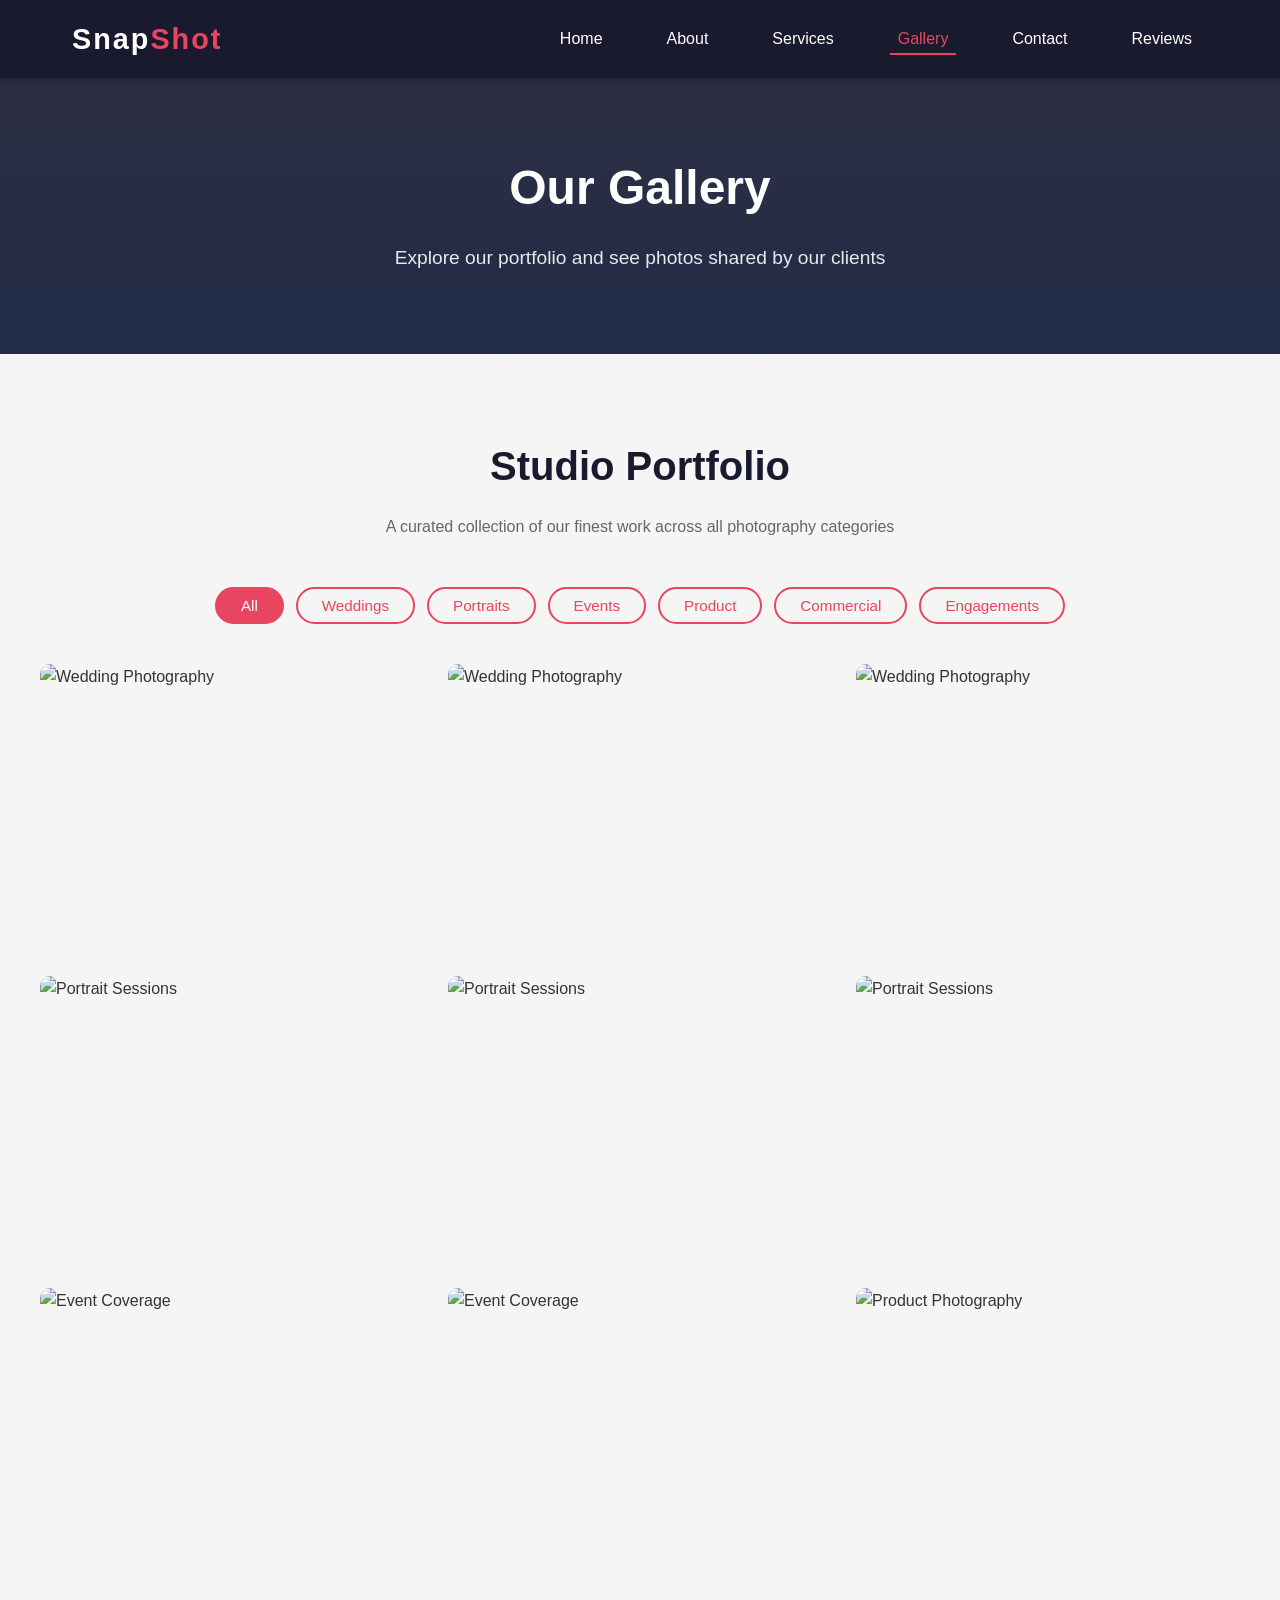
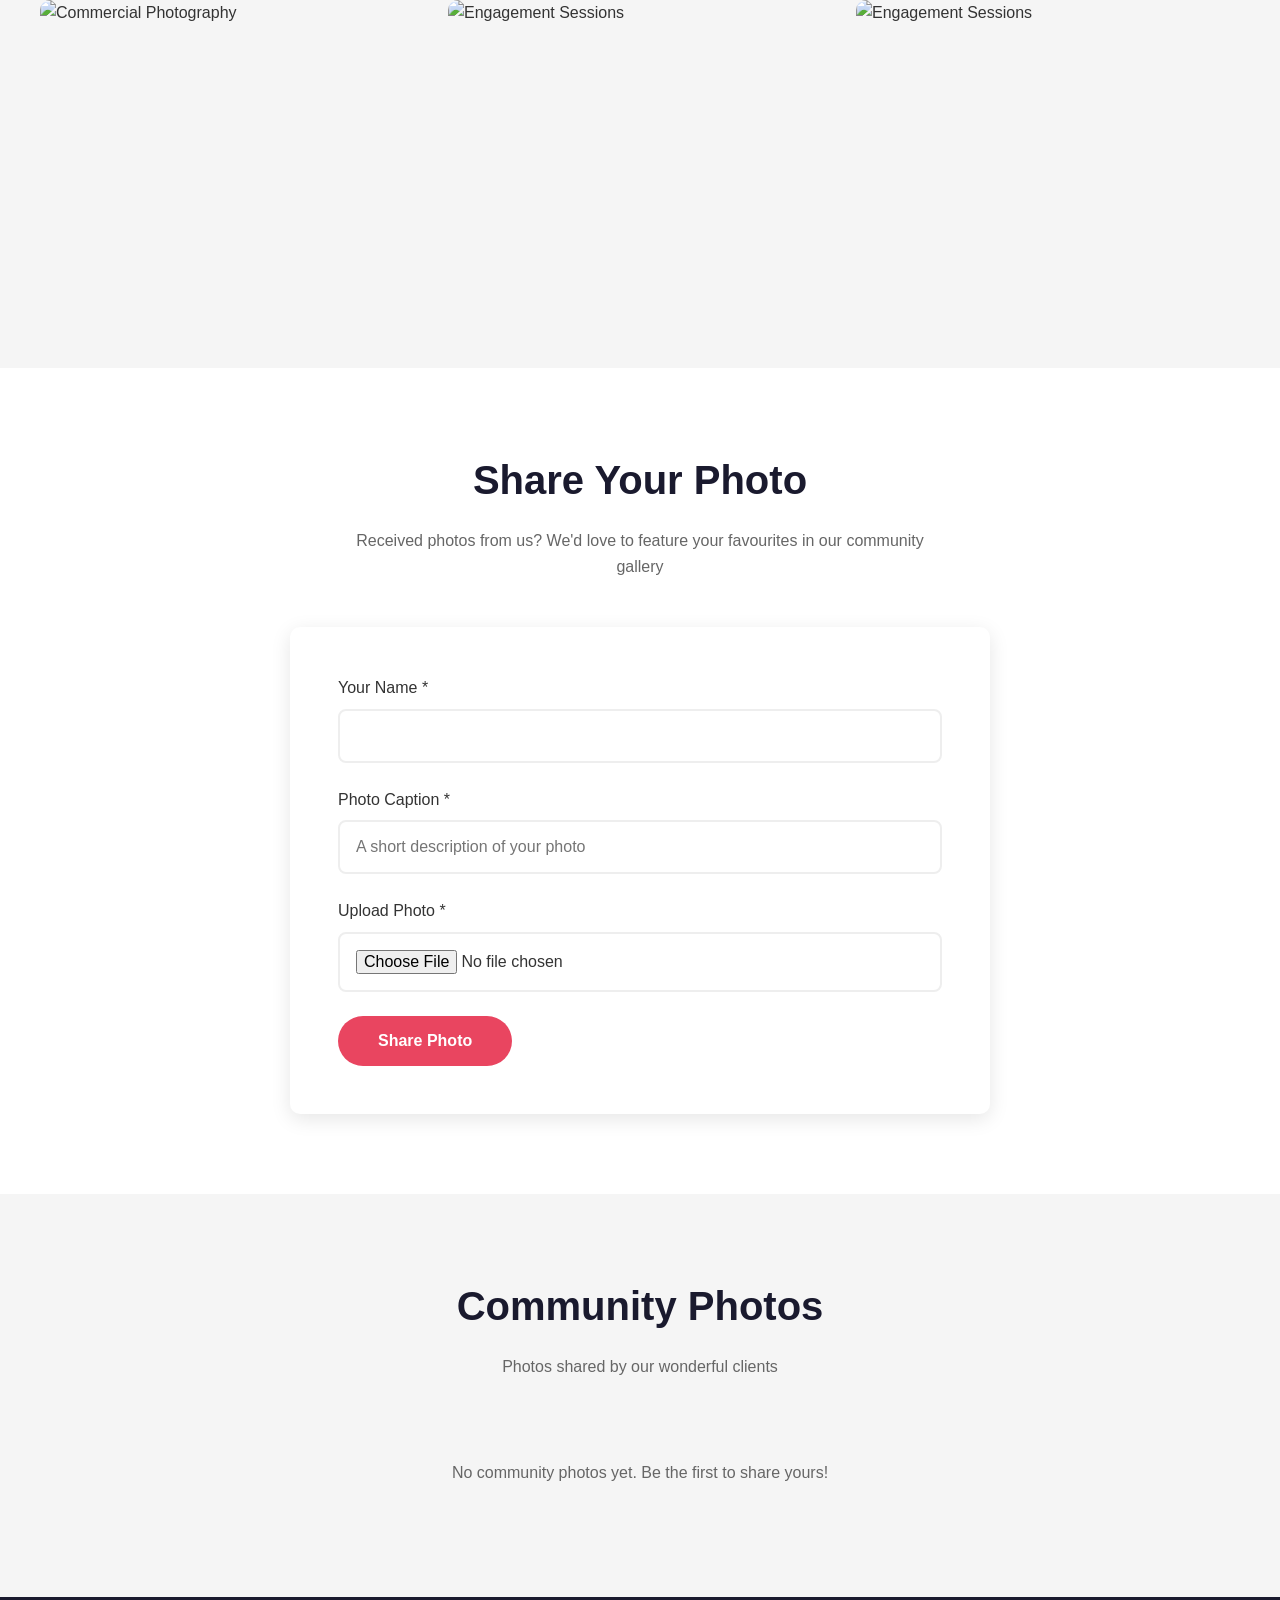
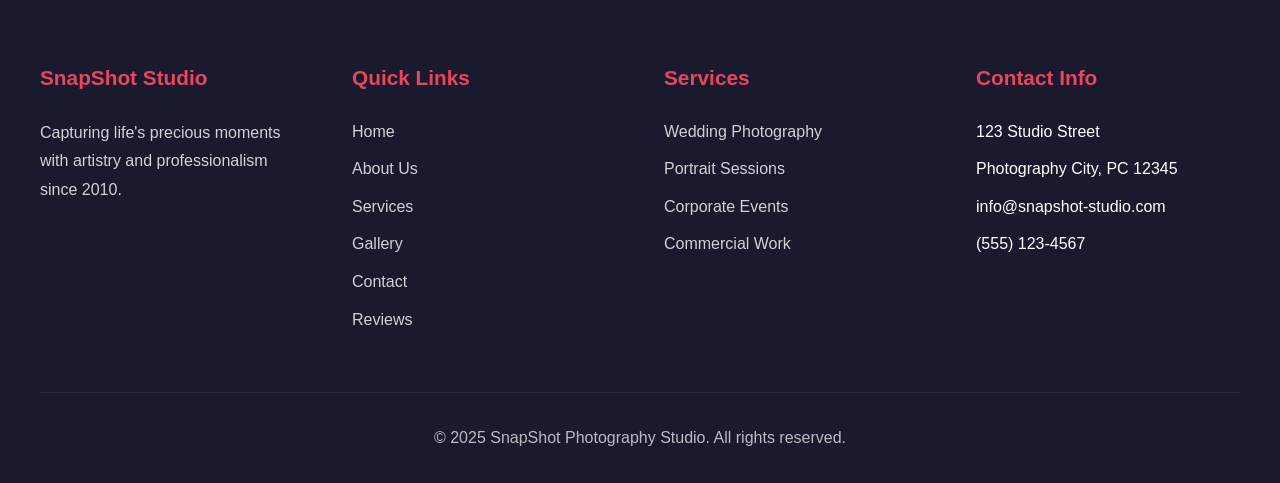
==== gallery.html @ cdac1f54 "Add SnapShot Photography Studio site with gallery page - 5 core pages: Home, About, Services, Contac" ====
<!DOCTYPE html>
<html lang="en">
<head>
    <meta charset="UTF-8">
    <meta name="viewport" content="width=device-width, initial-scale=1.0">
    <title>Gallery - SnapShot Photography Studio</title>
    <link rel="stylesheet" href="styles.css">
</head>
<body>
    <!-- Header -->
    <header>
        <nav>
            <a href="index.html" class="logo">Snap<span>Shot</span></a>
            <ul class="nav-links">
                <li><a href="index.html">Home</a></li>
                <li><a href="about.html">About</a></li>
                <li><a href="services.html">Services</a></li>
                <li><a href="gallery.html" class="active">Gallery</a></li>
                <li><a href="contact.html">Contact</a></li>
                <li><a href="reviews.html">Reviews</a></li>
            </ul>
            <div class="menu-toggle" onclick="toggleMenu()">
                <span></span>
                <span></span>
                <span></span>
            </div>
        </nav>
    </header>

    <!-- Page Header -->
    <section class="page-header">
        <h1>Our Gallery</h1>
        <p>Explore our portfolio and see photos shared by our clients</p>
    </section>

    <!-- Studio Portfolio Section -->
    <section>
        <div class="container">
            <div class="section-title">
                <h2>Studio Portfolio</h2>
                <p>A curated collection of our finest work across all photography categories</p>
            </div>

            <!-- Filter Bar -->
            <div class="gallery-filter-bar">
                <button class="filter-btn active" data-filter="all">All</button>
                <button class="filter-btn" data-filter="wedding">Weddings</button>
                <button class="filter-btn" data-filter="portrait">Portraits</button>
                <button class="filter-btn" data-filter="event">Events</button>
                <button class="filter-btn" data-filter="product">Product</button>
                <button class="filter-btn" data-filter="commercial">Commercial</button>
                <button class="filter-btn" data-filter="engagement">Engagements</button>
            </div>

            <!-- Portfolio Grid -->
            <div class="gallery-grid" id="portfolio-grid">
                <div class="gallery-item" data-category="wedding">
                    <img src="https://images.unsplash.com/photo-1519741497674-611481863552?w=600" alt="Wedding Photography">
                    <div class="gallery-overlay">
                        <h3>Wedding Photography</h3>
                    </div>
                </div>
                <div class="gallery-item" data-category="wedding">
                    <img src="https://images.unsplash.com/photo-1606216794074-735e91aa2c92?w=600" alt="Wedding Photography">
                    <div class="gallery-overlay">
                        <h3>Wedding Photography</h3>
                    </div>
                </div>
                <div class="gallery-item" data-category="wedding">
                    <img src="https://images.unsplash.com/photo-1583939003579-730e3918a45a?w=600" alt="Wedding Photography">
                    <div class="gallery-overlay">
                        <h3>Wedding Photography</h3>
                    </div>
                </div>
                <div class="gallery-item" data-category="portrait">
                    <img src="https://images.unsplash.com/photo-1531746020798-e6953c6e8e04?w=600" alt="Portrait Sessions">
                    <div class="gallery-overlay">
                        <h3>Portrait Sessions</h3>
                    </div>
                </div>
                <div class="gallery-item" data-category="portrait">
                    <img src="https://images.unsplash.com/photo-1559136555-9303baea8ebd?w=600" alt="Portrait Sessions">
                    <div class="gallery-overlay">
                        <h3>Portrait Sessions</h3>
                    </div>
                </div>
                <div class="gallery-item" data-category="portrait">
                    <img src="https://images.unsplash.com/photo-1507003211169-0a1dd7228f2d?w=600" alt="Portrait Sessions">
                    <div class="gallery-overlay">
                        <h3>Portrait Sessions</h3>
                    </div>
                </div>
                <div class="gallery-item" data-category="event">
                    <img src="https://images.unsplash.com/photo-1540575467063-178a50c2df87?w=600" alt="Event Coverage">
                    <div class="gallery-overlay">
                        <h3>Event Coverage</h3>
                    </div>
                </div>
                <div class="gallery-item" data-category="event">
                    <img src="https://images.unsplash.com/photo-1492684223066-81342ee5ff30?w=600" alt="Event Coverage">
                    <div class="gallery-overlay">
                        <h3>Event Coverage</h3>
                    </div>
                </div>
                <div class="gallery-item" data-category="product">
                    <img src="https://images.unsplash.com/photo-1441986300917-64674bd600d8?w=600" alt="Product Photography">
                    <div class="gallery-overlay">
                        <h3>Product Photography</h3>
                    </div>
                </div>
                <div class="gallery-item" data-category="commercial">
                    <img src="https://images.unsplash.com/photo-1486401899868-0e435ed85128?w=600" alt="Commercial Photography">
                    <div class="gallery-overlay">
                        <h3>Commercial Photography</h3>
                    </div>
                </div>
                <div class="gallery-item" data-category="engagement">
                    <img src="https://images.unsplash.com/photo-1511285560929-80b456fea0bc?w=600" alt="Engagement Sessions">
                    <div class="gallery-overlay">
                        <h3>Engagement Sessions</h3>
                    </div>
                </div>
                <div class="gallery-item" data-category="engagement">
                    <img src="https://images.unsplash.com/photo-1529634806980-85c3dd6d34ac?w=600" alt="Engagement Sessions">
                    <div class="gallery-overlay">
                        <h3>Engagement Sessions</h3>
                    </div>
                </div>
            </div>
        </div>
    </section>

    <!-- Share Your Photo Section -->
    <section style="background: white;">
        <div class="container">
            <div class="section-title">
                <h2>Share Your Photo</h2>
                <p>Received photos from us? We'd love to feature your favourites in our community gallery</p>
            </div>
            <div class="gallery-upload-card">
                <form id="upload-form">
                    <div class="form-group">
                        <label for="upload-name">Your Name *</label>
                        <input type="text" id="upload-name" name="name" required>
                    </div>
                    <div class="form-group">
                        <label for="upload-caption">Photo Caption *</label>
                        <input type="text" id="upload-caption" name="caption" placeholder="A short description of your photo" required>
                    </div>
                    <div class="form-group">
                        <label for="upload-file">Upload Photo *</label>
                        <input type="file" id="upload-file" name="photo" accept="image/*" required>
                        <div class="photo-preview-wrap" id="photo-preview-wrap">
                            <img id="photo-preview" src="" alt="Preview">
                        </div>
                    </div>
                    <button type="submit" class="btn">Share Photo</button>
                </form>
                <div class="gallery-success" id="gallery-success">
                    &#10003; Thank you! Your photo has been added to the community gallery.
                </div>
            </div>
        </div>
    </section>

    <!-- Community Photos Section -->
    <section>
        <div class="container">
            <div class="section-title">
                <h2>Community Photos</h2>
                <p>Photos shared by our wonderful clients</p>
            </div>
            <div class="community-grid" id="community-grid"></div>
        </div>
    </section>

    <!-- Footer -->
    <footer>
        <div class="footer-content">
            <div class="footer-section">
                <h4>SnapShot Studio</h4>
                <p>Capturing life's precious moments with artistry and professionalism since 2010.</p>
            </div>
            <div class="footer-section">
                <h4>Quick Links</h4>
                <ul>
                    <li><a href="index.html">Home</a></li>
                    <li><a href="about.html">About Us</a></li>
                    <li><a href="services.html">Services</a></li>
                    <li><a href="gallery.html">Gallery</a></li>
                    <li><a href="contact.html">Contact</a></li>
                    <li><a href="reviews.html">Reviews</a></li>
                </ul>
            </div>
            <div class="footer-section">
                <h4>Services</h4>
                <ul>
                    <li><a href="services.html">Wedding Photography</a></li>
                    <li><a href="services.html">Portrait Sessions</a></li>
                    <li><a href="services.html">Corporate Events</a></li>
                    <li><a href="services.html">Commercial Work</a></li>
                </ul>
            </div>
            <div class="footer-section">
                <h4>Contact Info</h4>
                <ul>
                    <li>123 Studio Street</li>
                    <li>Photography City, PC 12345</li>
                    <li>info@snapshot-studio.com</li>
                    <li>(555) 123-4567</li>
                </ul>
            </div>
        </div>
        <div class="footer-bottom">
            <p>&copy; 2025 SnapShot Photography Studio. All rights reserved.</p>
        </div>
    </footer>

    <script>
        function toggleMenu() {
            document.querySelector('.nav-links').classList.toggle('active');
        }

        // ── Filter logic ──────────────────────────────────────────────
        var filterBtns = document.querySelectorAll('.filter-btn');
        var galleryItems = document.querySelectorAll('.gallery-item');

        filterBtns.forEach(function(btn) {
            btn.addEventListener('click', function() {
                filterBtns.forEach(function(b) { b.classList.remove('active'); });
                btn.classList.add('active');

                var filter = btn.getAttribute('data-filter');
                galleryItems.forEach(function(item) {
                    if (filter === 'all' || item.getAttribute('data-category') === filter) {
                        item.style.display = 'block';
                    } else {
                        item.style.display = 'none';
                    }
                });
            });
        });

        // ── localStorage helpers ──────────────────────────────────────
        function loadPhotos() {
            try {
                return JSON.parse(localStorage.getItem('snapshot_gallery')) || [];
            } catch (e) {
                return [];
            }
        }

        function savePhotos(photos) {
            localStorage.setItem('snapshot_gallery', JSON.stringify(photos));
        }

        // ── Image resize via Canvas ───────────────────────────────────
        function resizeImage(file, callback) {
            var reader = new FileReader();
            reader.onload = function(e) {
                var img = new Image();
                img.onload = function() {
                    var MAX = 1200;
                    var w = img.width;
                    var h = img.height;
                    if (w > MAX || h > MAX) {
                        if (w >= h) {
                            h = Math.round(h * MAX / w);
                            w = MAX;
                        } else {
                            w = Math.round(w * MAX / h);
                            h = MAX;
                        }
                    }
                    var canvas = document.createElement('canvas');
                    canvas.width = w;
                    canvas.height = h;
                    canvas.getContext('2d').drawImage(img, 0, 0, w, h);
                    callback(canvas.toDataURL('image/jpeg', 0.82));
                };
                img.src = e.target.result;
            };
            reader.readAsDataURL(file);
        }

        // ── File input preview ────────────────────────────────────────
        document.getElementById('upload-file').addEventListener('change', function() {
            var file = this.files[0];
            if (!file) return;
            resizeImage(file, function(dataURL) {
                document.getElementById('photo-preview').src = dataURL;
                document.getElementById('photo-preview-wrap').style.display = 'block';
            });
        });

        // ── Escape HTML helper ────────────────────────────────────────
        function escapeHTML(str) {
            return String(str)
                .replace(/&/g, '&amp;')
                .replace(/</g, '&lt;')
                .replace(/>/g, '&gt;')
                .replace(/"/g, '&quot;')
                .replace(/'/g, '&#39;');
        }

        // ── Render community photos ───────────────────────────────────
        function renderCommunityPhotos() {
            var grid = document.getElementById('community-grid');
            var photos = loadPhotos().slice().reverse();

            if (photos.length === 0) {
                grid.innerHTML = '<p style="text-align: center; color: var(--text-light); grid-column: 1 / -1; padding: 2rem 0;">No community photos yet. Be the first to share yours!</p>';
                return;
            }

            grid.innerHTML = photos.map(function(p) {
                return '<div class="community-card">' +
                    '<img src="' + p.imageData + '" alt="' + escapeHTML(p.caption) + '">' +
                    '<div class="community-card-info">' +
                        '<h4>' + escapeHTML(p.caption) + '</h4>' +
                        '<p>Shared by ' + escapeHTML(p.name) + ' &middot; ' + escapeHTML(p.date) + '</p>' +
                    '</div>' +
                '</div>';
            }).join('');
        }

        // ── Upload form submit ────────────────────────────────────────
        document.getElementById('upload-form').addEventListener('submit', function(e) {
            e.preventDefault();

            var nameVal    = document.getElementById('upload-name').value.trim();
            var captionVal = document.getElementById('upload-caption').value.trim();
            var fileInput  = document.getElementById('upload-file');
            var file       = fileInput.files[0];

            if (!file) return;

            var form = this;
            resizeImage(file, function(dataURL) {
                var photo = {
                    id:        'photo-' + Date.now(),
                    name:      nameVal,
                    caption:   captionVal,
                    imageData: dataURL,
                    date:      new Date().toISOString().slice(0, 10)
                };

                var photos = loadPhotos();
                photos.push(photo);
                savePhotos(photos);
                renderCommunityPhotos();

                // Reset form
                form.reset();
                document.getElementById('photo-preview-wrap').style.display = 'none';
                document.getElementById('photo-preview').src = '';

                // Show success banner for 5 s
                var banner = document.getElementById('gallery-success');
                banner.style.display = 'block';
                setTimeout(function() {
                    banner.style.display = 'none';
                }, 5000);
            });
        });

        // ── Initial render ────────────────────────────────────────────
        renderCommunityPhotos();
    </script>
</body>
</html>
---- styles.css ----
/* CSS Reset and Base Styles */
* {
    margin: 0;
    padding: 0;
    box-sizing: border-box;
}

:root {
    --primary-color: #1a1a2e;
    --secondary-color: #16213e;
    --accent-color: #e94560;
    --light-color: #f5f5f5;
    --text-color: #333;
    --text-light: #666;
}

html {
    scroll-behavior: smooth;
}

body {
    font-family: 'Segoe UI', Tahoma, Geneva, Verdana, sans-serif;
    line-height: 1.6;
    color: var(--text-color);
    background-color: var(--light-color);
}

a {
    text-decoration: none;
    color: inherit;
}

ul {
    list-style: none;
}

img {
    max-width: 100%;
    height: auto;
}

/* Header and Navigation */
header {
    background-color: var(--primary-color);
    padding: 1rem 0;
    position: fixed;
    width: 100%;
    top: 0;
    z-index: 1000;
    box-shadow: 0 2px 10px rgba(0, 0, 0, 0.3);
}

nav {
    max-width: 1200px;
    margin: 0 auto;
    padding: 0 2rem;
    display: flex;
    justify-content: space-between;
    align-items: center;
}

.logo {
    font-size: 1.8rem;
    font-weight: 700;
    color: white;
    letter-spacing: 2px;
}

.logo span {
    color: var(--accent-color);
}

.nav-links {
    display: flex;
    gap: 2rem;
}

.nav-links a {
    color: white;
    font-weight: 500;
    padding: 0.5rem 1rem;
    transition: color 0.3s ease;
    position: relative;
}

.nav-links a::after {
    content: '';
    position: absolute;
    bottom: 0;
    left: 50%;
    transform: translateX(-50%);
    width: 0;
    height: 2px;
    background-color: var(--accent-color);
    transition: width 0.3s ease;
}

.nav-links a:hover::after,
.nav-links a.active::after {
    width: 80%;
}

.nav-links a:hover,
.nav-links a.active {
    color: var(--accent-color);
}

.menu-toggle {
    display: none;
    flex-direction: column;
    cursor: pointer;
    gap: 5px;
}

.menu-toggle span {
    width: 25px;
    height: 3px;
    background-color: white;
    transition: 0.3s;
}

/* Hero Section */
.hero {
    height: 100vh;
    background: linear-gradient(rgba(26, 26, 46, 0.8), rgba(22, 33, 62, 0.9)),
                url('https://images.unsplash.com/photo-1542038784456-1ea8e935640e?w=1920') center/cover no-repeat;
    display: flex;
    align-items: center;
    justify-content: center;
    text-align: center;
    color: white;
    padding-top: 80px;
}

.hero-content h1 {
    font-size: 3.5rem;
    margin-bottom: 1rem;
    animation: fadeInUp 1s ease;
}

.hero-content p {
    font-size: 1.3rem;
    margin-bottom: 2rem;
    opacity: 0.9;
    animation: fadeInUp 1s ease 0.2s backwards;
}

.btn {
    display: inline-block;
    padding: 1rem 2.5rem;
    background-color: var(--accent-color);
    color: white;
    font-weight: 600;
    border-radius: 50px;
    transition: all 0.3s ease;
    border: none;
    cursor: pointer;
    font-size: 1rem;
}

.btn:hover {
    background-color: #d63650;
    transform: translateY(-3px);
    box-shadow: 0 10px 20px rgba(233, 69, 96, 0.3);
}

.btn-outline {
    background-color: transparent;
    border: 2px solid var(--accent-color);
}

.btn-outline:hover {
    background-color: var(--accent-color);
}

/* Page Header */
.page-header {
    background: linear-gradient(rgba(26, 26, 46, 0.9), rgba(22, 33, 62, 0.95)),
                url('https://images.unsplash.com/photo-1471341971476-ae15ff5dd4ea?w=1920') center/cover no-repeat;
    padding: 150px 2rem 80px;
    text-align: center;
    color: white;
}

.page-header h1 {
    font-size: 3rem;
    margin-bottom: 1rem;
}

.page-header p {
    font-size: 1.2rem;
    opacity: 0.9;
    max-width: 600px;
    margin: 0 auto;
}

/* Sections */
section {
    padding: 5rem 2rem;
}

.container {
    max-width: 1200px;
    margin: 0 auto;
}

.section-title {
    text-align: center;
    margin-bottom: 3rem;
}

.section-title h2 {
    font-size: 2.5rem;
    color: var(--primary-color);
    margin-bottom: 1rem;
}

.section-title p {
    color: var(--text-light);
    max-width: 600px;
    margin: 0 auto;
}

/* Features Grid */
.features-grid {
    display: grid;
    grid-template-columns: repeat(auto-fit, minmax(300px, 1fr));
    gap: 2rem;
    margin-top: 3rem;
}

.feature-card {
    background: white;
    padding: 2.5rem;
    border-radius: 10px;
    text-align: center;
    box-shadow: 0 5px 20px rgba(0, 0, 0, 0.1);
    transition: transform 0.3s ease;
}

.feature-card:hover {
    transform: translateY(-10px);
}

.feature-card .icon {
    font-size: 3rem;
    margin-bottom: 1.5rem;
}

.feature-card h3 {
    margin-bottom: 1rem;
    color: var(--primary-color);
}

.feature-card p {
    color: var(--text-light);
}

/* Gallery Grid */
.gallery-grid {
    display: grid;
    grid-template-columns: repeat(auto-fit, minmax(300px, 1fr));
    gap: 1.5rem;
}

.gallery-item {
    position: relative;
    overflow: hidden;
    border-radius: 10px;
    aspect-ratio: 4/3;
}

.gallery-item img {
    width: 100%;
    height: 100%;
    object-fit: cover;
    transition: transform 0.5s ease;
}

.gallery-item:hover img {
    transform: scale(1.1);
}

.gallery-overlay {
    position: absolute;
    inset: 0;
    background: linear-gradient(transparent, rgba(26, 26, 46, 0.8));
    display: flex;
    align-items: flex-end;
    padding: 1.5rem;
    opacity: 0;
    transition: opacity 0.3s ease;
}

.gallery-item:hover .gallery-overlay {
    opacity: 1;
}

.gallery-overlay h3 {
    color: white;
    font-size: 1.2rem;
}

/* About Section */
.about-content {
    display: grid;
    grid-template-columns: 1fr 1fr;
    gap: 4rem;
    align-items: center;
}

.about-image {
    border-radius: 10px;
    overflow: hidden;
    box-shadow: 0 20px 40px rgba(0, 0, 0, 0.2);
}

.about-image img {
    width: 100%;
    height: 100%;
    object-fit: cover;
}

.about-text h2 {
    font-size: 2.5rem;
    color: var(--primary-color);
    margin-bottom: 1.5rem;
}

.about-text p {
    color: var(--text-light);
    margin-bottom: 1.5rem;
}

/* Team Grid */
.team-grid {
    display: grid;
    grid-template-columns: repeat(auto-fit, minmax(280px, 1fr));
    gap: 2rem;
}

.team-member {
    background: white;
    border-radius: 10px;
    overflow: hidden;
    box-shadow: 0 5px 20px rgba(0, 0, 0, 0.1);
    text-align: center;
}

.team-member .photo {
    height: 300px;
    background: linear-gradient(135deg, var(--primary-color), var(--secondary-color));
    display: flex;
    align-items: center;
    justify-content: center;
    font-size: 5rem;
    color: white;
}

.team-member .info {
    padding: 1.5rem;
}

.team-member h3 {
    color: var(--primary-color);
    margin-bottom: 0.5rem;
}

.team-member .role {
    color: var(--accent-color);
    font-weight: 500;
}

/* Services */
.services-grid {
    display: grid;
    grid-template-columns: repeat(auto-fit, minmax(350px, 1fr));
    gap: 2rem;
}

.service-card {
    background: white;
    border-radius: 10px;
    overflow: hidden;
    box-shadow: 0 5px 20px rgba(0, 0, 0, 0.1);
    transition: transform 0.3s ease;
}

.service-card:hover {
    transform: translateY(-10px);
}

.service-image {
    height: 200px;
    background: linear-gradient(135deg, var(--primary-color), var(--accent-color));
    display: flex;
    align-items: center;
    justify-content: center;
    font-size: 4rem;
}

.service-content {
    padding: 2rem;
}

.service-content h3 {
    font-size: 1.5rem;
    color: var(--primary-color);
    margin-bottom: 1rem;
}

.service-content p {
    color: var(--text-light);
    margin-bottom: 1.5rem;
}

.service-content .price {
    font-size: 1.8rem;
    font-weight: 700;
    color: var(--accent-color);
}

.service-content .price span {
    font-size: 1rem;
    color: var(--text-light);
    font-weight: 400;
}

/* Pricing Table */
.pricing-grid {
    display: grid;
    grid-template-columns: repeat(auto-fit, minmax(300px, 1fr));
    gap: 2rem;
    margin-top: 3rem;
}

.pricing-card {
    background: white;
    border-radius: 10px;
    padding: 3rem 2rem;
    text-align: center;
    box-shadow: 0 5px 20px rgba(0, 0, 0, 0.1);
    position: relative;
    transition: transform 0.3s ease;
}

.pricing-card.featured {
    transform: scale(1.05);
    border: 2px solid var(--accent-color);
}

.pricing-card.featured::before {
    content: 'Most Popular';
    position: absolute;
    top: -15px;
    left: 50%;
    transform: translateX(-50%);
    background: var(--accent-color);
    color: white;
    padding: 0.5rem 1.5rem;
    border-radius: 20px;
    font-size: 0.9rem;
    font-weight: 600;
}

.pricing-card:hover {
    transform: translateY(-10px);
}

.pricing-card.featured:hover {
    transform: scale(1.05) translateY(-10px);
}

.pricing-card h3 {
    font-size: 1.5rem;
    color: var(--primary-color);
    margin-bottom: 1rem;
}

.pricing-card .price {
    font-size: 3rem;
    font-weight: 700;
    color: var(--accent-color);
    margin-bottom: 2rem;
}

.pricing-card .price span {
    font-size: 1rem;
    color: var(--text-light);
}

.pricing-card ul {
    margin-bottom: 2rem;
}

.pricing-card li {
    padding: 0.75rem 0;
    border-bottom: 1px solid #eee;
    color: var(--text-light);
}

/* Contact Section */
.contact-wrapper {
    display: grid;
    grid-template-columns: 1fr 1.5fr;
    gap: 4rem;
}

.contact-info {
    background: var(--primary-color);
    padding: 3rem;
    border-radius: 10px;
    color: white;
}

.contact-info h3 {
    font-size: 1.8rem;
    margin-bottom: 2rem;
}

.contact-item {
    display: flex;
    align-items: flex-start;
    gap: 1rem;
    margin-bottom: 2rem;
}

.contact-item .icon {
    font-size: 1.5rem;
    color: var(--accent-color);
}

.contact-item h4 {
    margin-bottom: 0.5rem;
}

.contact-item p {
    opacity: 0.8;
}

.social-links {
    display: flex;
    gap: 1rem;
    margin-top: 2rem;
}

.social-links a {
    width: 45px;
    height: 45px;
    background: rgba(255, 255, 255, 0.1);
    border-radius: 50%;
    display: flex;
    align-items: center;
    justify-content: center;
    font-size: 1.2rem;
    transition: background 0.3s ease;
}

.social-links a:hover {
    background: var(--accent-color);
}

.contact-form {
    background: white;
    padding: 3rem;
    border-radius: 10px;
    box-shadow: 0 5px 20px rgba(0, 0, 0, 0.1);
}

.contact-form h3 {
    font-size: 1.8rem;
    color: var(--primary-color);
    margin-bottom: 2rem;
}

.form-group {
    margin-bottom: 1.5rem;
}

.form-group label {
    display: block;
    margin-bottom: 0.5rem;
    font-weight: 500;
    color: var(--text-color);
}

.form-group input,
.form-group textarea,
.form-group select {
    width: 100%;
    padding: 1rem;
    border: 2px solid #eee;
    border-radius: 8px;
    font-size: 1rem;
    transition: border-color 0.3s ease;
    font-family: inherit;
}

.form-group input:focus,
.form-group textarea:focus,
.form-group select:focus {
    outline: none;
    border-color: var(--accent-color);
}

.form-group textarea {
    resize: vertical;
    min-height: 150px;
}

.form-row {
    display: grid;
    grid-template-columns: 1fr 1fr;
    gap: 1.5rem;
}

/* Testimonials */
.testimonials-grid {
    display: grid;
    grid-template-columns: repeat(auto-fit, minmax(350px, 1fr));
    gap: 2rem;
}

.testimonial-card {
    background: white;
    padding: 2.5rem;
    border-radius: 10px;
    box-shadow: 0 5px 20px rgba(0, 0, 0, 0.1);
}

.testimonial-card .quote {
    font-size: 1.1rem;
    color: var(--text-light);
    font-style: italic;
    margin-bottom: 1.5rem;
    line-height: 1.8;
}

.testimonial-card .author {
    display: flex;
    align-items: center;
    gap: 1rem;
}

.testimonial-card .avatar {
    width: 60px;
    height: 60px;
    background: linear-gradient(135deg, var(--primary-color), var(--accent-color));
    border-radius: 50%;
    display: flex;
    align-items: center;
    justify-content: center;
    font-size: 1.5rem;
    color: white;
}

.testimonial-card .author-info h4 {
    color: var(--primary-color);
}

.testimonial-card .author-info p {
    color: var(--text-light);
    font-size: 0.9rem;
}

/* CTA Section */
.cta-section {
    background: linear-gradient(135deg, var(--primary-color), var(--secondary-color));
    color: white;
    text-align: center;
    padding: 5rem 2rem;
}

.cta-section h2 {
    font-size: 2.5rem;
    margin-bottom: 1rem;
}

.cta-section p {
    opacity: 0.9;
    margin-bottom: 2rem;
    max-width: 600px;
    margin-left: auto;
    margin-right: auto;
}

/* Footer */
footer {
    background: var(--primary-color);
    color: white;
    padding: 4rem 2rem 2rem;
}

.footer-content {
    max-width: 1200px;
    margin: 0 auto;
    display: grid;
    grid-template-columns: repeat(auto-fit, minmax(250px, 1fr));
    gap: 3rem;
}

.footer-section h4 {
    font-size: 1.3rem;
    margin-bottom: 1.5rem;
    color: var(--accent-color);
}

.footer-section p {
    opacity: 0.8;
    line-height: 1.8;
}

.footer-section ul li {
    margin-bottom: 0.75rem;
}

.footer-section ul a {
    opacity: 0.8;
    transition: opacity 0.3s ease, color 0.3s ease;
}

.footer-section ul a:hover {
    opacity: 1;
    color: var(--accent-color);
}

.footer-bottom {
    max-width: 1200px;
    margin: 3rem auto 0;
    padding-top: 2rem;
    border-top: 1px solid rgba(255, 255, 255, 0.1);
    text-align: center;
    opacity: 0.7;
}

/* Animations */
@keyframes fadeInUp {
    from {
        opacity: 0;
        transform: translateY(30px);
    }
    to {
        opacity: 1;
        transform: translateY(0);
    }
}

/* Responsive Design */
@media (max-width: 992px) {
    .about-content,
    .contact-wrapper {
        grid-template-columns: 1fr;
    }

    .about-image {
        order: -1;
    }

    .pricing-card.featured {
        transform: none;
    }

    .pricing-card.featured:hover {
        transform: translateY(-10px);
    }
}

@media (max-width: 768px) {
    .nav-links {
        position: fixed;
        top: 70px;
        left: 0;
        right: 0;
        background: var(--primary-color);
        flex-direction: column;
        align-items: center;
        padding: 2rem;
        gap: 1rem;
        transform: translateY(-150%);
        transition: transform 0.3s ease;
    }

    .nav-links.active {
        transform: translateY(0);
    }

    .menu-toggle {
        display: flex;
    }

    .hero-content h1 {
        font-size: 2.5rem;
    }

    .hero-content p {
        font-size: 1.1rem;
    }

    .page-header h1 {
        font-size: 2.2rem;
    }

    .section-title h2 {
        font-size: 2rem;
    }

    .form-row {
        grid-template-columns: 1fr;
    }

    .services-grid {
        grid-template-columns: 1fr;
    }
}

@media (max-width: 480px) {
    .hero-content h1 {
        font-size: 2rem;
    }

    section {
        padding: 3rem 1rem;
    }

    .btn {
        padding: 0.875rem 2rem;
    }
}

/* ===================== Reviews Page ===================== */
.review-form-card {
    background: white;
    padding: 3rem;
    border-radius: 10px;
    box-shadow: 0 5px 20px rgba(0, 0, 0, 0.1);
    max-width: 700px;
    margin: 0 auto;
}

.review-success {
    background-color: #d4edda;
    color: #155724;
    border: 1px solid #c3e6cb;
    border-radius: 8px;
    padding: 1rem 1.5rem;
    margin-top: 1.5rem;
    font-weight: 500;
}

.field-error {
    color: #e94560;
    font-size: 0.85rem;
    margin-top: 0.4rem;
}

.star-rating {
    display: flex;
    gap: 0.25rem;
    margin-top: 0.5rem;
}

.star {
    font-size: 2rem;
    color: #ccc;
    cursor: pointer;
    transition: color 0.15s ease, transform 0.15s ease;
    user-select: none;
    outline: none;
}

.star.hovered,
.star.selected {
    color: #f5a623;
}

.star:hover {
    transform: scale(1.15);
}

.review-date {
    color: var(--text-light);
    font-size: 0.8rem;
    margin-top: 0.25rem;
}

/* ===================== Gallery Page ===================== */
.gallery-filter-bar {
    display: flex;
    flex-wrap: wrap;
    gap: 0.75rem;
    margin-bottom: 2.5rem;
    justify-content: center;
}

.filter-btn {
    border-radius: 50px;
    padding: 0.5rem 1.5rem;
    background-color: transparent;
    border: 2px solid var(--accent-color);
    color: var(--accent-color);
    font-size: 0.95rem;
    font-weight: 500;
    cursor: pointer;
    transition: all 0.3s ease;
    font-family: inherit;
}

.filter-btn:hover,
.filter-btn.active {
    background-color: var(--accent-color);
    color: white;
}

.community-grid {
    display: grid;
    grid-template-columns: repeat(auto-fit, minmax(300px, 1fr));
    gap: 1.5rem;
}

.community-card {
    background: white;
    border-radius: 10px;
    box-shadow: 0 5px 20px rgba(0, 0, 0, 0.1);
    overflow: hidden;
}

.community-card img {
    width: 100%;
    aspect-ratio: 4/3;
    object-fit: cover;
}

.community-card-info {
    padding: 1rem 1.25rem;
}

.community-card-info h4 {
    color: var(--primary-color);
    margin-bottom: 0.25rem;
}

.community-card-info p {
    color: var(--text-light);
    font-size: 0.9rem;
}

.gallery-upload-card {
    background: white;
    padding: 3rem;
    border-radius: 10px;
    box-shadow: 0 5px 20px rgba(0, 0, 0, 0.1);
    max-width: 700px;
    margin: 0 auto;
}

.photo-preview-wrap {
    margin-top: 1rem;
    border-radius: 8px;
    overflow: hidden;
    max-height: 300px;
    display: none;
}

.photo-preview-wrap img {
    width: 100%;
    object-fit: contain;
    max-height: 300px;
}

.gallery-success {
    background-color: #d4edda;
    color: #155724;
    border: 1px solid #c3e6cb;
    border-radius: 8px;
    padding: 1rem 1.5rem;
    margin-top: 1.5rem;
    font-weight: 500;
    display: none;
}
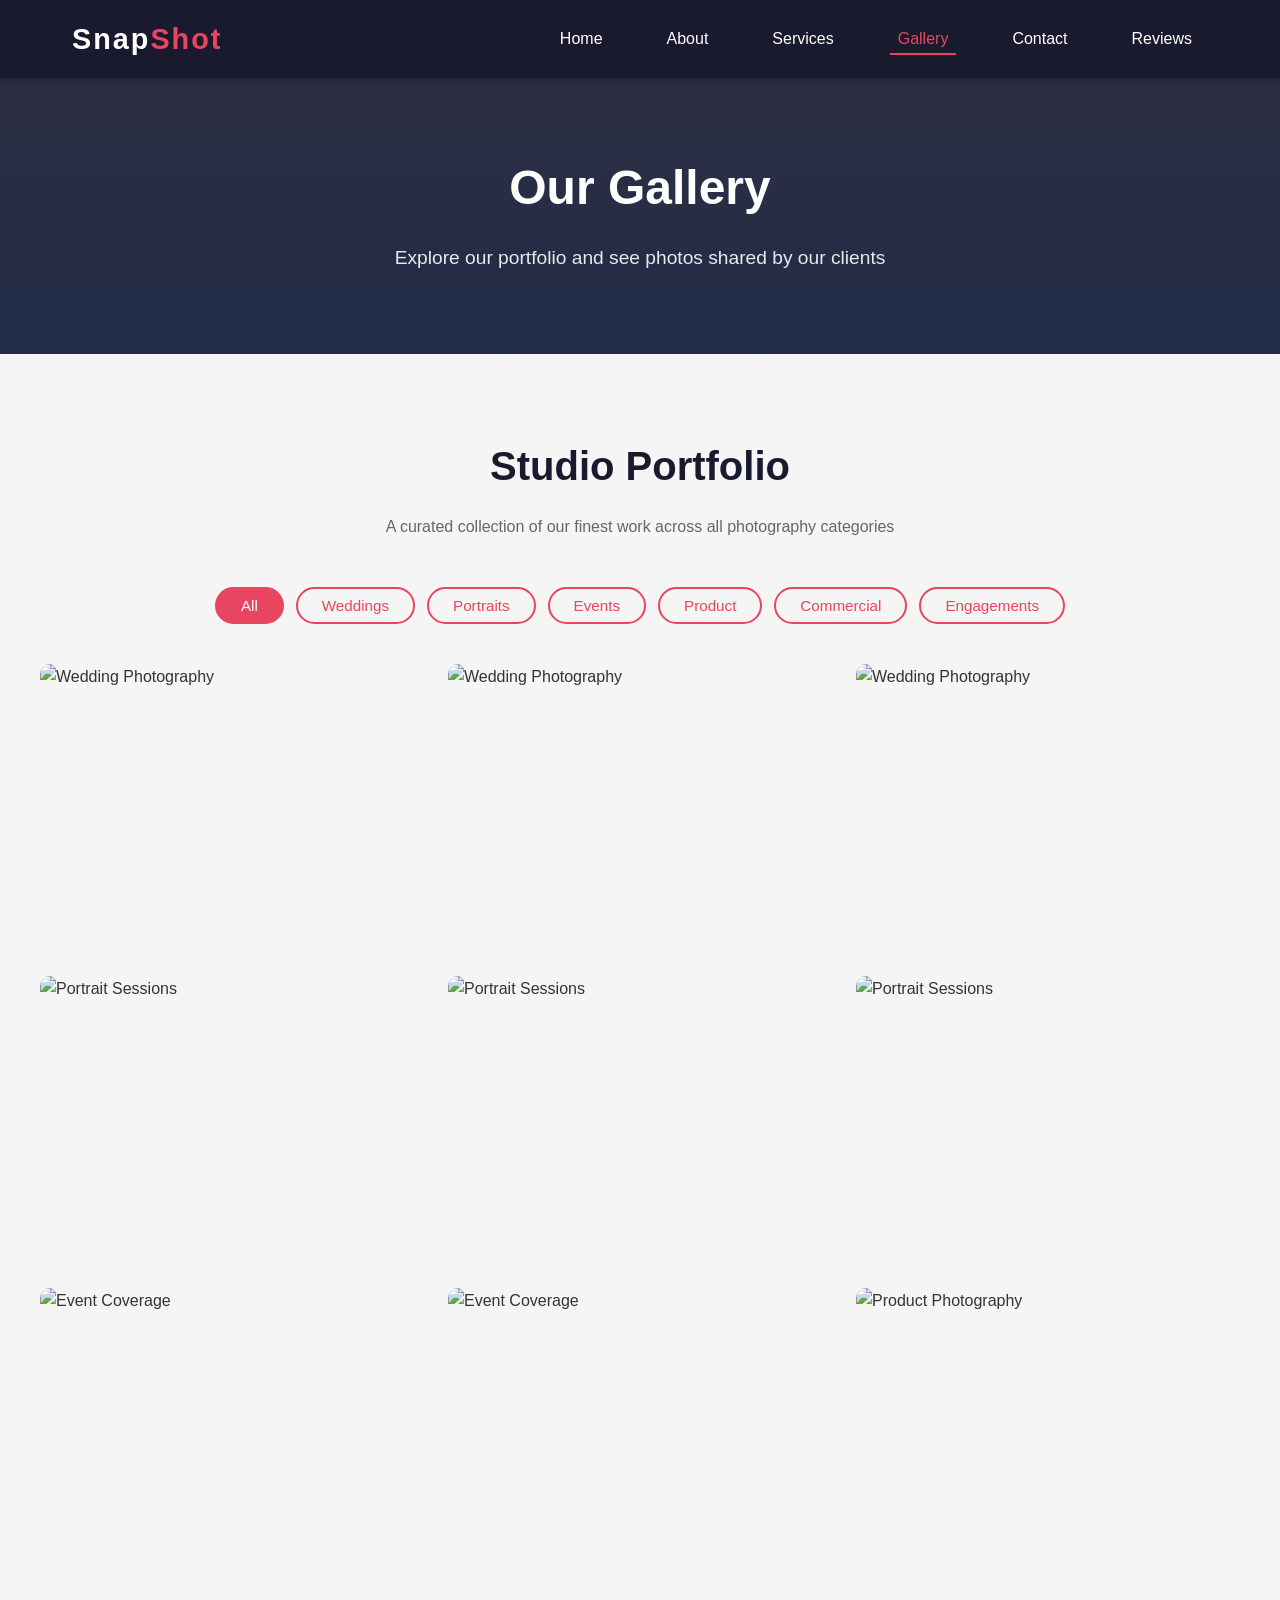
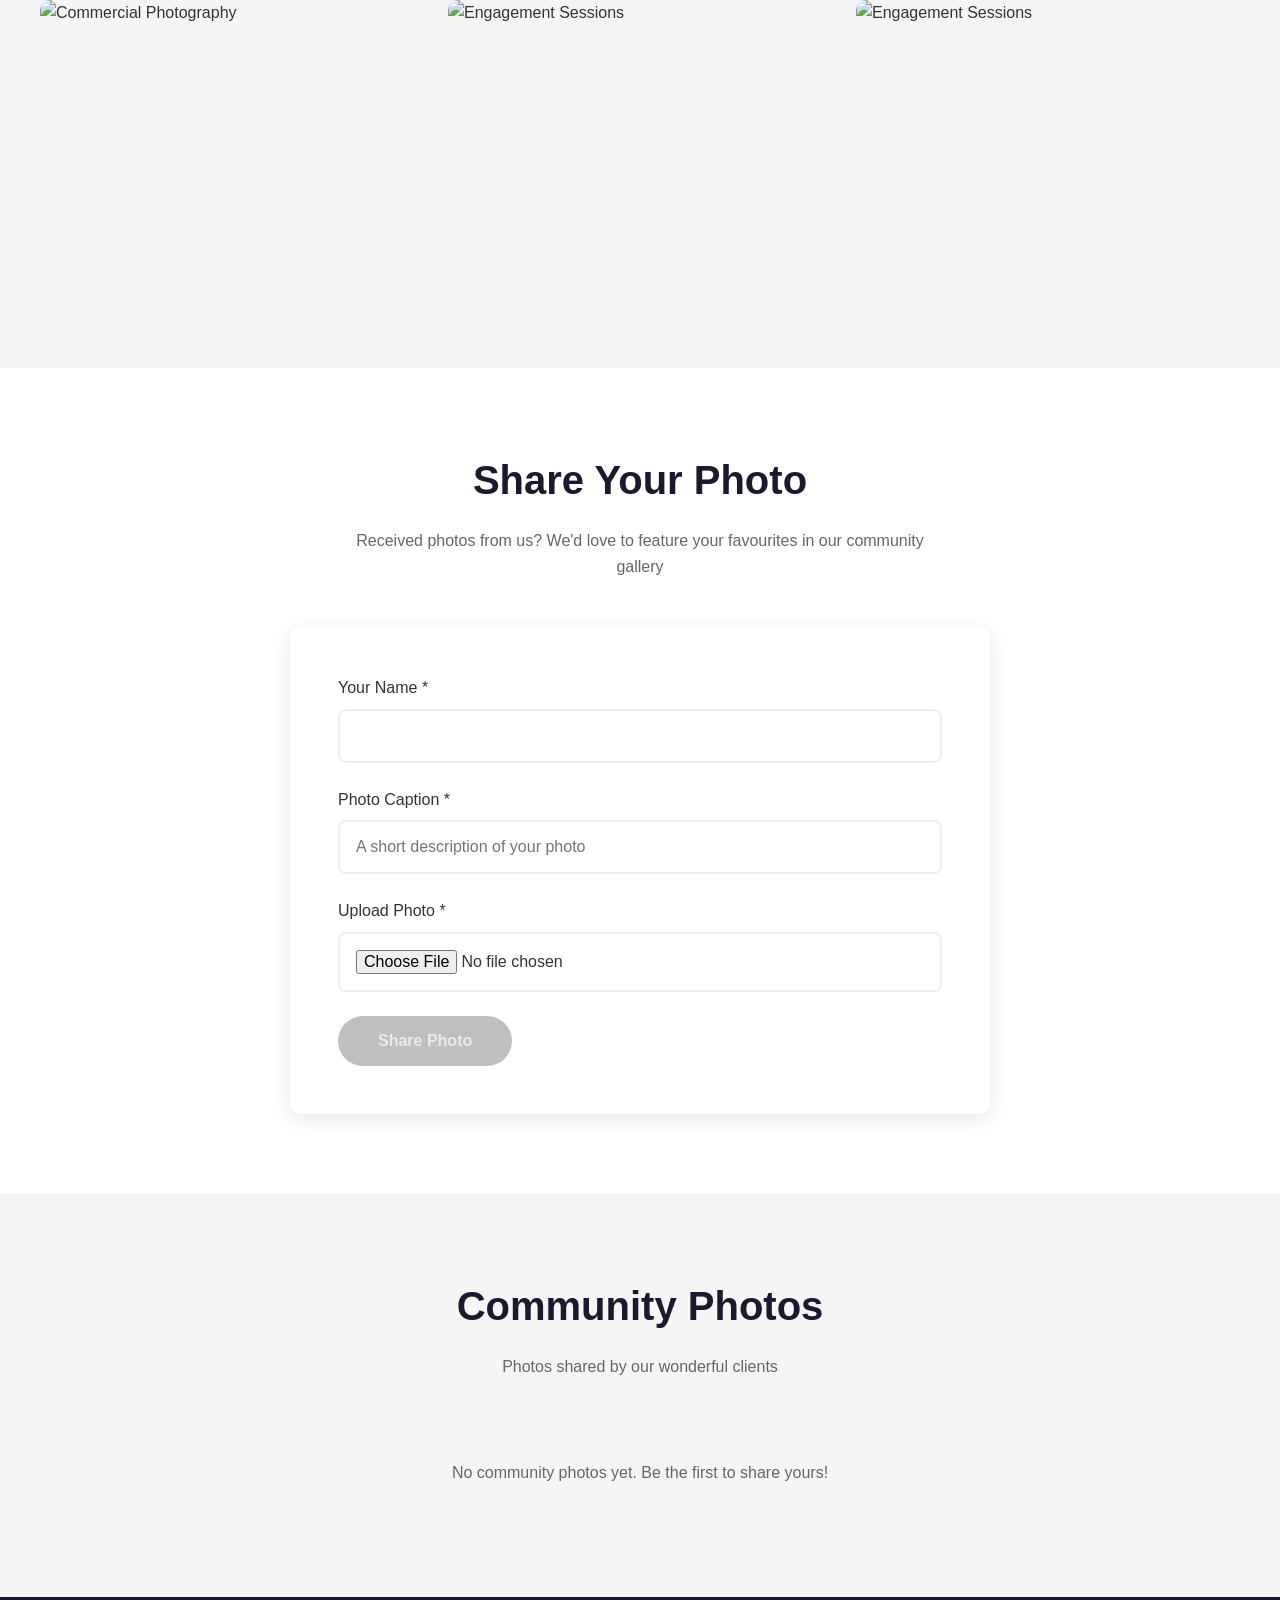
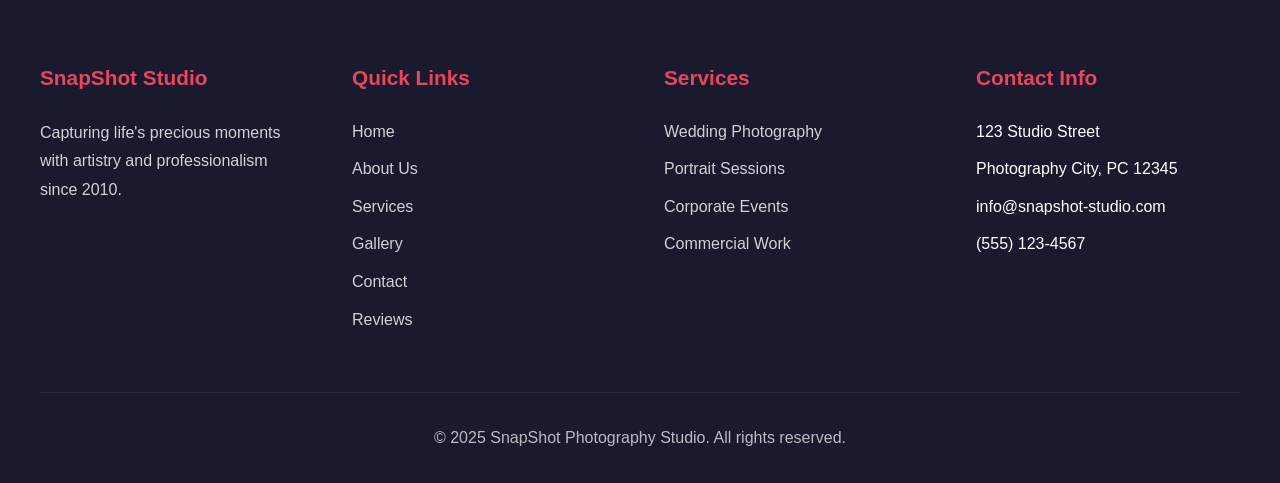
==== commit 7186da65: "Add submit button validation and disabled state to contact, gallery, and reviews forms Co-Authored-B" ====
--- a/gallery.html
+++ b/gallery.html
@@ -5,6 +5,17 @@
     <meta name="viewport" content="width=device-width, initial-scale=1.0">
     <title>Gallery - SnapShot Photography Studio</title>
     <link rel="stylesheet" href="styles.css">
+    <style>
+        .btn:disabled {
+            background: #9e9e9e;
+            color: #e0e0e0;
+            cursor: not-allowed;
+            pointer-events: none;
+            opacity: 0.65;
+            box-shadow: none;
+            transform: none;
+        }
+    </style>
 </head>
 <body>
     <!-- Header -->
@@ -154,7 +165,7 @@
                             <img id="photo-preview" src="" alt="Preview">
                         </div>
                     </div>
-                    <button type="submit" class="btn">Share Photo</button>
+                    <button type="submit" class="btn" id="gallery-submit" disabled>Share Photo</button>
                 </form>
                 <div class="gallery-success" id="gallery-success">
                     &#10003; Thank you! Your photo has been added to the community gallery.
@@ -251,14 +262,24 @@
         }
 
         function savePhotos(photos) {
-            localStorage.setItem('snapshot_gallery', JSON.stringify(photos));
+            try {
+                localStorage.setItem('snapshot_gallery', JSON.stringify(photos));
+            } catch (e) {
+                alert('Storage limit reached. Your photo could not be saved. Try clearing some community photos via your browser\'s DevTools.');
+            }
         }
 
         // ── Image resize via Canvas ───────────────────────────────────
         function resizeImage(file, callback) {
             var reader = new FileReader();
+            reader.onerror = function() {
+                alert('Could not read the selected file. Please try a different image.');
+            };
             reader.onload = function(e) {
                 var img = new Image();
+                img.onerror = function() {
+                    alert('Could not process the selected image. Please try a different file.');
+                };
                 img.onload = function() {
                     var MAX = 1200;
                     var w = img.width;
@@ -287,6 +308,11 @@
         document.getElementById('upload-file').addEventListener('change', function() {
             var file = this.files[0];
             if (!file) return;
+            if (!file.type.startsWith('image/')) {
+                alert('Please select a valid image file (JPEG, PNG, GIF, WebP, etc.).');
+                this.value = '';
+                return;
+            }
             resizeImage(file, function(dataURL) {
                 document.getElementById('photo-preview').src = dataURL;
                 document.getElementById('photo-preview-wrap').style.display = 'block';
@@ -364,6 +390,20 @@
             });
         });
 
+
+        // ── Submit button validation ───────────────────────────────────
+        var gallerySubmit = document.getElementById('gallery-submit');
+
+        function validateGalleryForm() {
+            var name    = document.getElementById('upload-name').value.trim();
+            var caption = document.getElementById('upload-caption').value.trim();
+            var hasFile = document.getElementById('upload-file').files.length > 0;
+            gallerySubmit.disabled = !(name && caption && hasFile);
+        }
+
+        document.getElementById('upload-name').addEventListener('input', validateGalleryForm);
+        document.getElementById('upload-caption').addEventListener('input', validateGalleryForm);
+        document.getElementById('upload-file').addEventListener('change', validateGalleryForm);
         // ── Initial render ────────────────────────────────────────────
         renderCommunityPhotos();
     </script>
